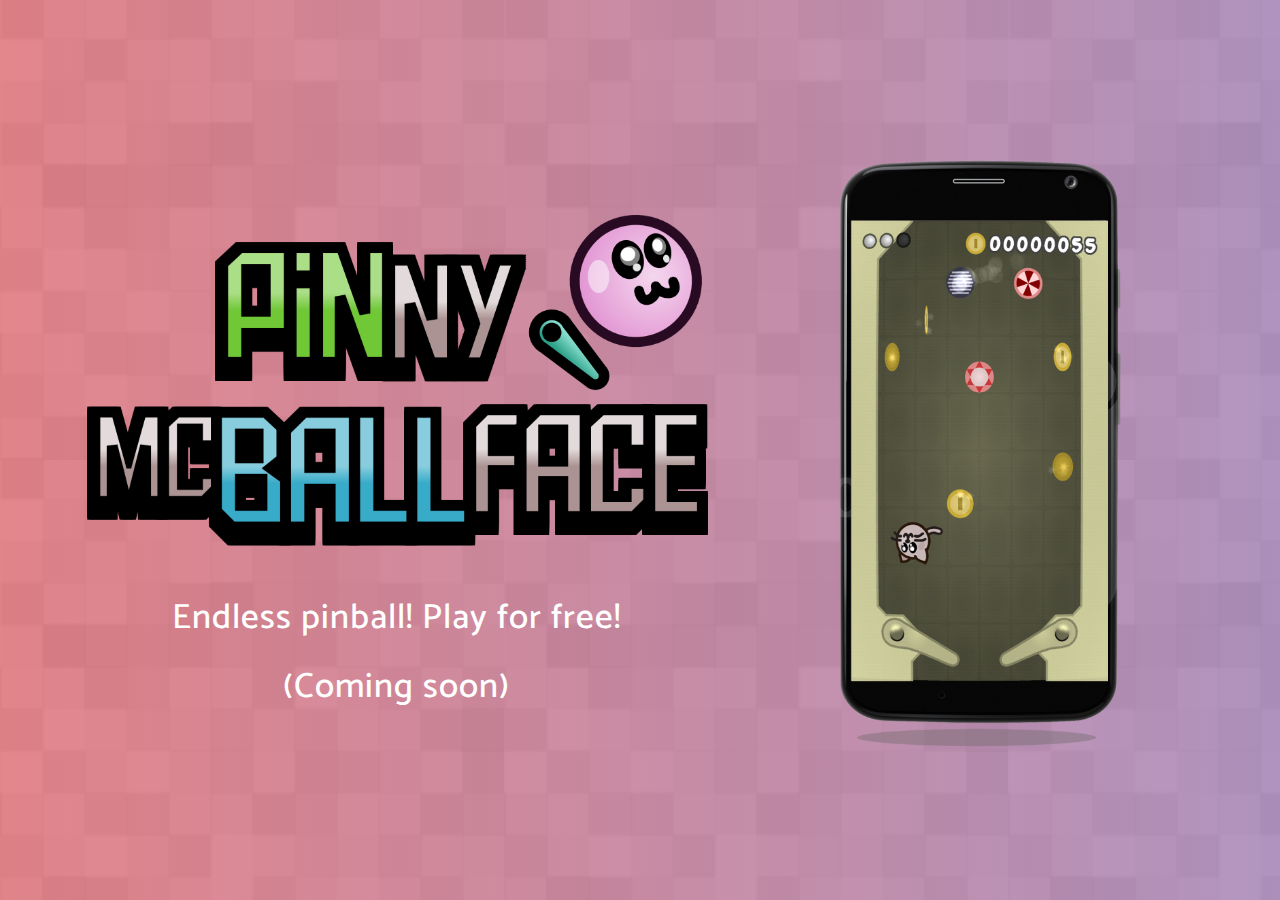
==== index.html @ 02dfb5b4 "initial commit" ====
<!DOCTYPE html>
<html lang="en">

<head>
    <meta charset="utf-8">
    <meta http-equiv="X-UA-Compatible" content="IE=edge">
    <meta name="viewport" content="width=device-width, initial-scale=1">

    <title>Pinny McBallface, available on Android and iOS - MouseMob</title>

    <link href="https://maxcdn.bootstrapcdn.com/bootstrap/3.3.7/css/bootstrap.min.css" rel="stylesheet"/>
    <link href="https://fonts.googleapis.com/css?family=Catamaran:100,200,300,400,500,600,700,800,900" rel="stylesheet">
    <link href="css/main.css" rel="stylesheet">
    <link rel="shortcut icon" type="image/png" href="img/favicon.png"/>
</head>

<body id="page-top">
    <div class="container">
        <div class="row">
            <div class="col-sm-7">
                <div class="header-content">
                    <div class="header-content-inner">
                        <img src="img/logo.png" class="img img-responsive" name="Pinny McBallface logo"/>
                        <h1>Endless pinball! Play for free!</h1>
                        <h1>(Coming soon)</h1>
                        <div class="badges">
                            <!--div class="col-xs-6"><a class="badge-link" href="https://play.google.com/store/apps/details?id=com.mousemob.pinny">
                                <img class="img img-responsive" src="img/google-play-badge.png" alt="Android Google Play"/>
                            </a></div-->
                            <!--div class="col-xs-6"><a class="badge-link" href="#">
                                <img class="img img-responsive" src="img/app-store-badge.png" alt="iOS App Store"/>
                            </a></div-->
                        </div>
                    </div>
                </div>
            </div>
            <div class="col-sm-5">
                <div class="device-container">
                    <div class="device-mockup iphone6_plus portrait white">
                        <div class="device">
                            <div class="screen">
                                <img src="img/phone-template.png" class="img img-responsive" alt="Pinny McBallface mobile screenshot"/>
                            </div>
                        </div>
                    </div>
                </div>
            </div>
        </div>
    </div>

</body>
</html>
---- css/main.css ----
/*!
 * Start Bootstrap - New Age v3.3.7 (http://startbootstrap.com/template-overviews/new-age)
 * Copyright 2013-2016 Start Bootstrap
 * Licensed under MIT (https://github.com/BlackrockDigital/startbootstrap/blob/gh-pages/LICENSE)
 */
.heading-font {
  font-family: 'Catamaran', 'Helvetica', 'Arial', 'sans-serif';
  font-weight: 200;
  letter-spacing: 1px;
}
html,
body {
  height: 100%;
  width: 100%;
}
a {
  -webkit-transition: all 0.35s;
  -moz-transition: all 0.35s;
  transition: all 0.35s;
  color: #fdcc52;
}
a:hover,
a:focus {
  color: #fcbd20;
}
h1,
h2,
h3,
h4,
h5,
h6 {
  font-family: 'Catamaran', 'Helvetica', 'Arial', 'sans-serif';
  font-weight: heavy;
  letter-spacing: 1px;
}
p {
  font-size: 18px;
  line-height: 1.5;
  margin-bottom: 20px;
}
body {
  background: url("../img/bg-pattern.png"), #7b4397;
  /* fallback for old browsers */
  background: url("../img/bg-pattern.png"), -webkit-linear-gradient(to left, #7b4397, #dc2430);
  /* Chrome 10-25, Safari 5.1-6 */
  background: url("../img/bg-pattern.png"), linear-gradient(to left, #7b4397, #dc2430);
  /* W3C, IE 10+/ Edge, Firefox 16+, Chrome 26+, Opera 12+, Safari 7+ */
  color: white;
}
.header-content {
  width: 100%;
  text-align: center;
  padding: 0;
  position: relative;
}
.header-content .header-content-inner {
  width: 100%;
  position: relative;
  max-width: 500px;
  margin: 0 auto;
}
.header-content .header-content-inner h1 {
  margin-top: 0;
  margin-bottom: 30px;
  font-size: 30px;
  text-align: center;
}
.device-container {
  width: 100%;
  position: relative;
}
.device-container .device-mockup {
  width: 100%;
  position: relative;
  margin: 0 auto;
}
@media (min-width: 768px) {
  .header-content {
    text-align: left;
    padding: 0;
    height: 100vh;
  }
  .header-content .header-content-inner {
    max-width: none;
    margin: 0;
    position: absolute;
    top: 50%;
    transform: translateY(-50%);
  }
  .header-content .header-content-inner h1 {
    font-size: 35px;
  }
  .device-container {
    padding: 0;
    height: 100vh;
  }
  .device-container .device-mockup {
    max-width: 500px;
    margin: 0;
    position: absolute;
    top: 50%;
    transform: translateY(-50%);
  }
}
section {
  padding: 100px 0;
}
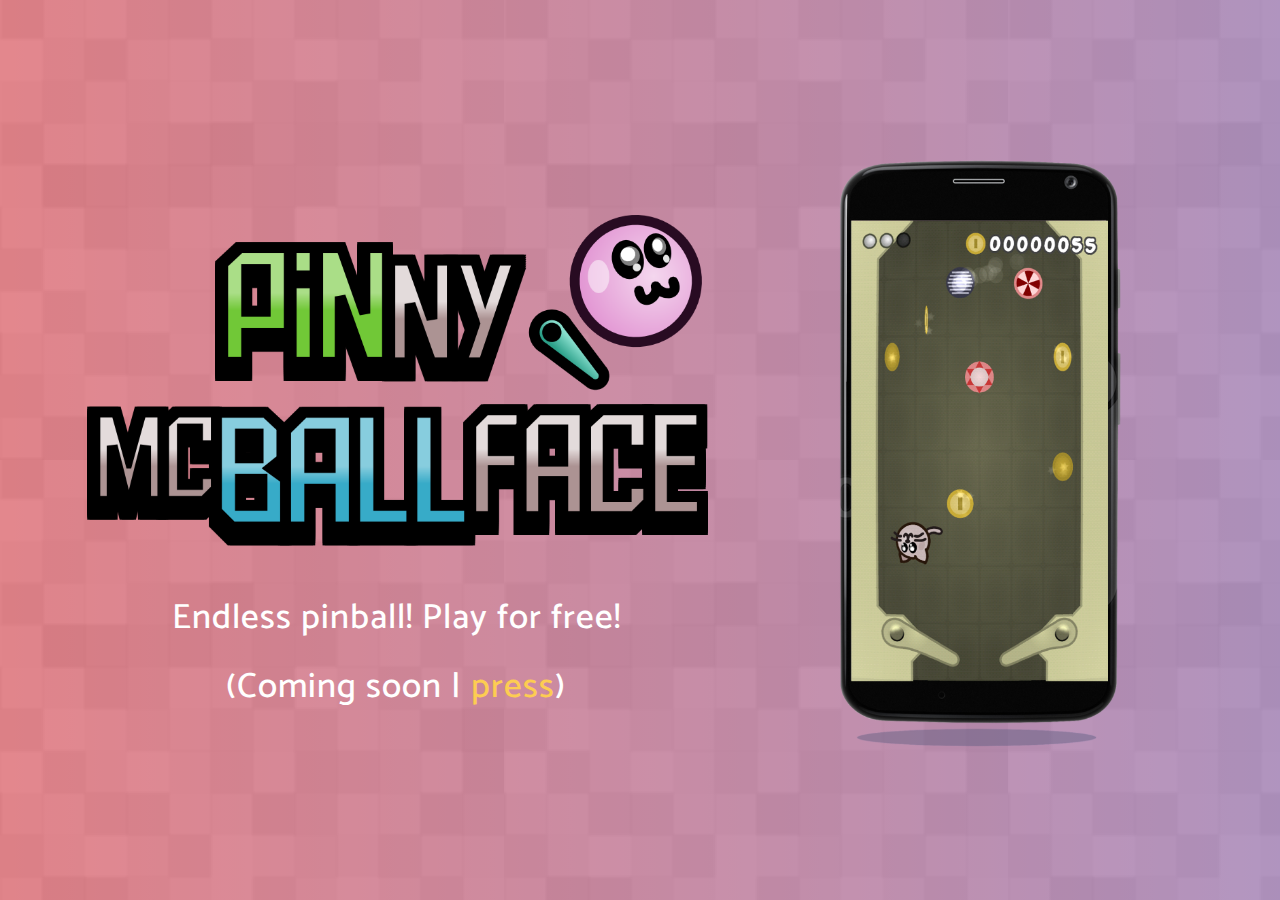
==== commit c9c3d8cc: "More screens." ====
--- a/index.html
+++ b/index.html
@@ -22,7 +22,7 @@
                     <div class="header-content-inner">
                         <img src="img/logo.png" class="img img-responsive" name="Pinny McBallface logo"/>
                         <h1>Endless pinball! Play for free!</h1>
-                        <h1>(Coming soon)</h1>
+                        <h1>(Coming soon | <a href="/press/">press</a>)</h1>
                         <div class="badges">
                             <!--div class="col-xs-6"><a class="badge-link" href="https://play.google.com/store/apps/details?id=com.mousemob.pinny">
                                 <img class="img img-responsive" src="img/google-play-badge.png" alt="Android Google Play"/>
@@ -48,5 +48,15 @@
         </div>
     </div>
 
+<script>
+  (function(i,s,o,g,r,a,m){i['GoogleAnalyticsObject']=r;i[r]=i[r]||function(){
+  (i[r].q=i[r].q||[]).push(arguments)},i[r].l=1*new Date();a=s.createElement(o),
+  m=s.getElementsByTagName(o)[0];a.async=1;a.src=g;m.parentNode.insertBefore(a,m)
+  })(window,document,'script','https://www.google-analytics.com/analytics.js','ga');
+
+  ga('create', 'UA-48259936-5', 'auto');
+  ga('send', 'pageview');
+</script>
+
 </body>
 </html>
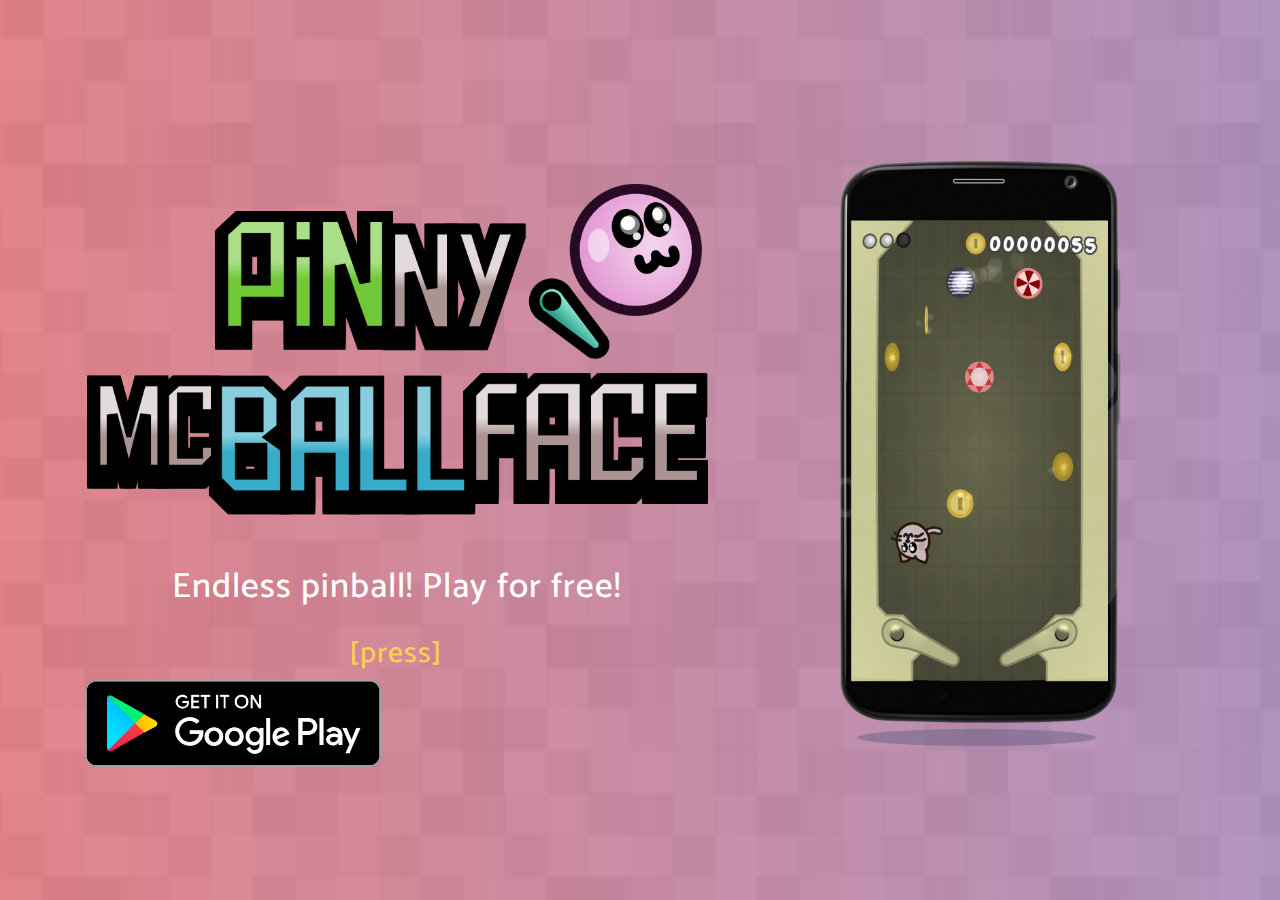
==== commit cee8816f: "Google Play." ====
--- a/index.html
+++ b/index.html
@@ -22,11 +22,11 @@
                     <div class="header-content-inner">
                         <img src="img/logo.png" class="img img-responsive" name="Pinny McBallface logo"/>
                         <h1>Endless pinball! Play for free!</h1>
-                        <h1>(Coming soon | <a href="/press/">press</a>)</h1>
+                        <h2><a href="/press/">[press]</a></h2>
                         <div class="badges">
-                            <!--div class="col-xs-6"><a class="badge-link" href="https://play.google.com/store/apps/details?id=com.mousemob.pinny">
+                            <div class="col-xs-6"><a class="badge-link" href="https://play.google.com/store/apps/details?id=com.mousemob.pinny">
                                 <img class="img img-responsive" src="img/google-play-badge.png" alt="Android Google Play"/>
-                            </a></div-->
+                            </a></div>
                             <!--div class="col-xs-6"><a class="badge-link" href="#">
                                 <img class="img img-responsive" src="img/app-store-badge.png" alt="iOS App Store"/>
                             </a></div-->
--- a/css/main.css
+++ b/css/main.css
@@ -65,6 +65,9 @@
   font-size: 30px;
   text-align: center;
 }
+.header-content .header-content-inner h2 {
+  text-align: center;
+}
 .device-container {
   width: 100%;
   position: relative;
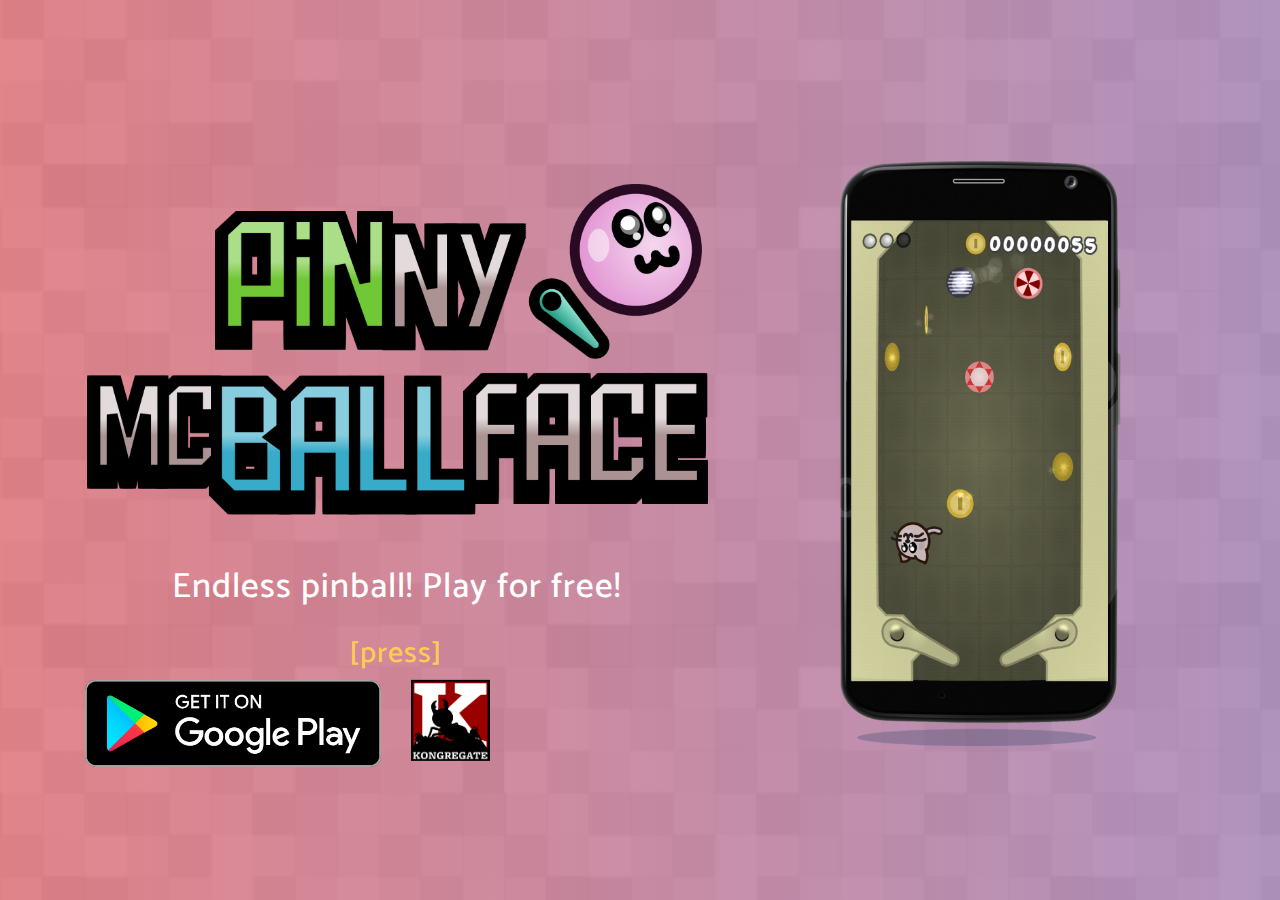
==== commit 8c48b39d: "Kong button." ====
--- a/index.html
+++ b/index.html
@@ -27,6 +27,11 @@
                             <div class="col-xs-6"><a class="badge-link" href="https://play.google.com/store/apps/details?id=com.mousemob.pinny">
                                 <img class="img img-responsive" src="img/google-play-badge.png" alt="Android Google Play"/>
                             </a></div>
+
+                            <div class="col-xs-2"><a class="badge-link" href="http://kongregate.com/games/mousemob/pinny-mcballface-pinball">
+                                <img class="img img-responsive" src="img/kongregate_anthill.png" alt="Kongregate - Web, HTML5"/>
+                            </a></div>
+
                             <!--div class="col-xs-6"><a class="badge-link" href="#">
                                 <img class="img img-responsive" src="img/app-store-badge.png" alt="iOS App Store"/>
                             </a></div-->
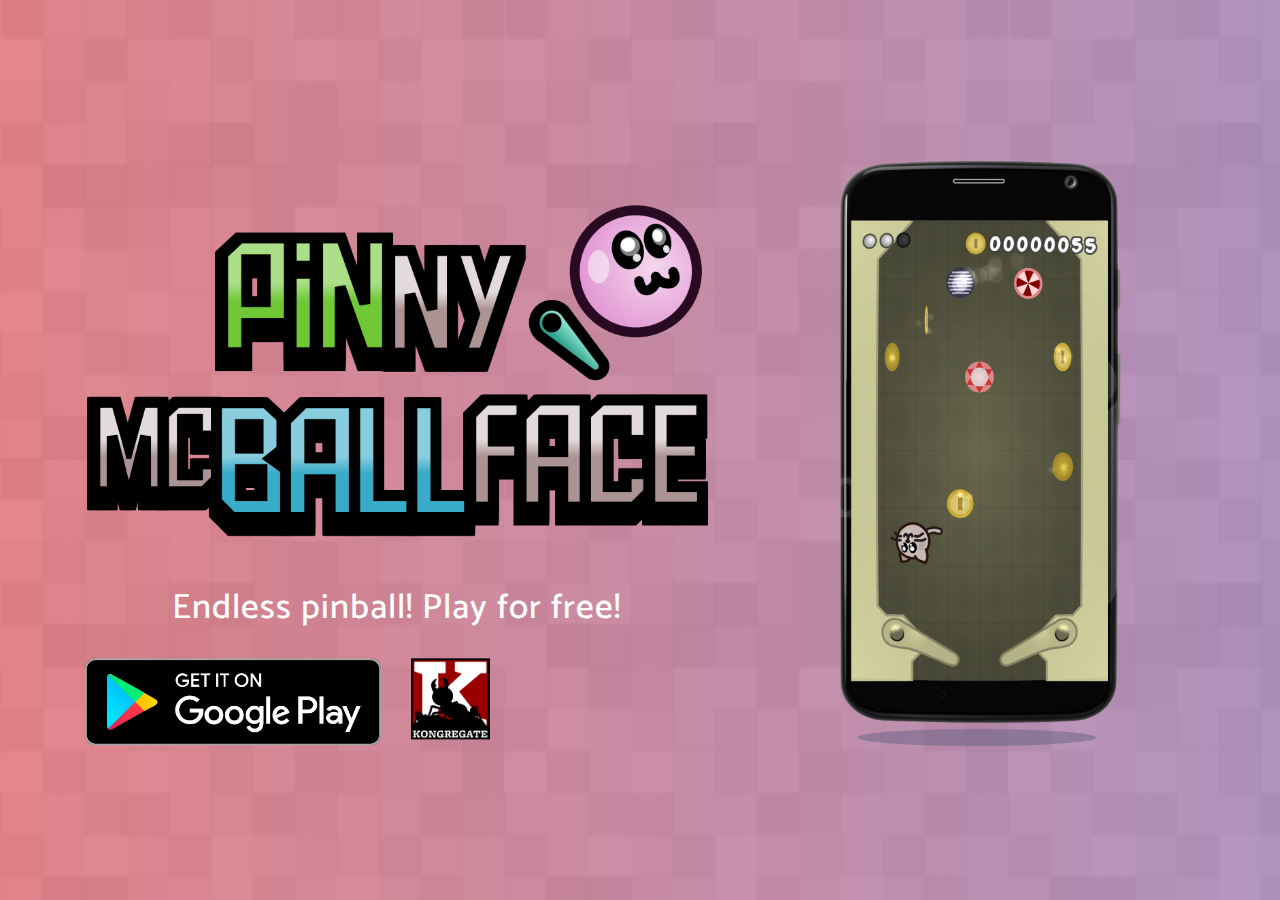
==== commit aab1bd71: "minor" ====
--- a/index.html
+++ b/index.html
@@ -22,7 +22,6 @@
                     <div class="header-content-inner">
                         <img src="img/logo.png" class="img img-responsive" name="Pinny McBallface logo"/>
                         <h1>Endless pinball! Play for free!</h1>
-                        <h2><a href="/press/">[press]</a></h2>
                         <div class="badges">
                             <div class="col-xs-6"><a class="badge-link" href="https://play.google.com/store/apps/details?id=com.mousemob.pinny">
                                 <img class="img img-responsive" src="img/google-play-badge.png" alt="Android Google Play"/>
